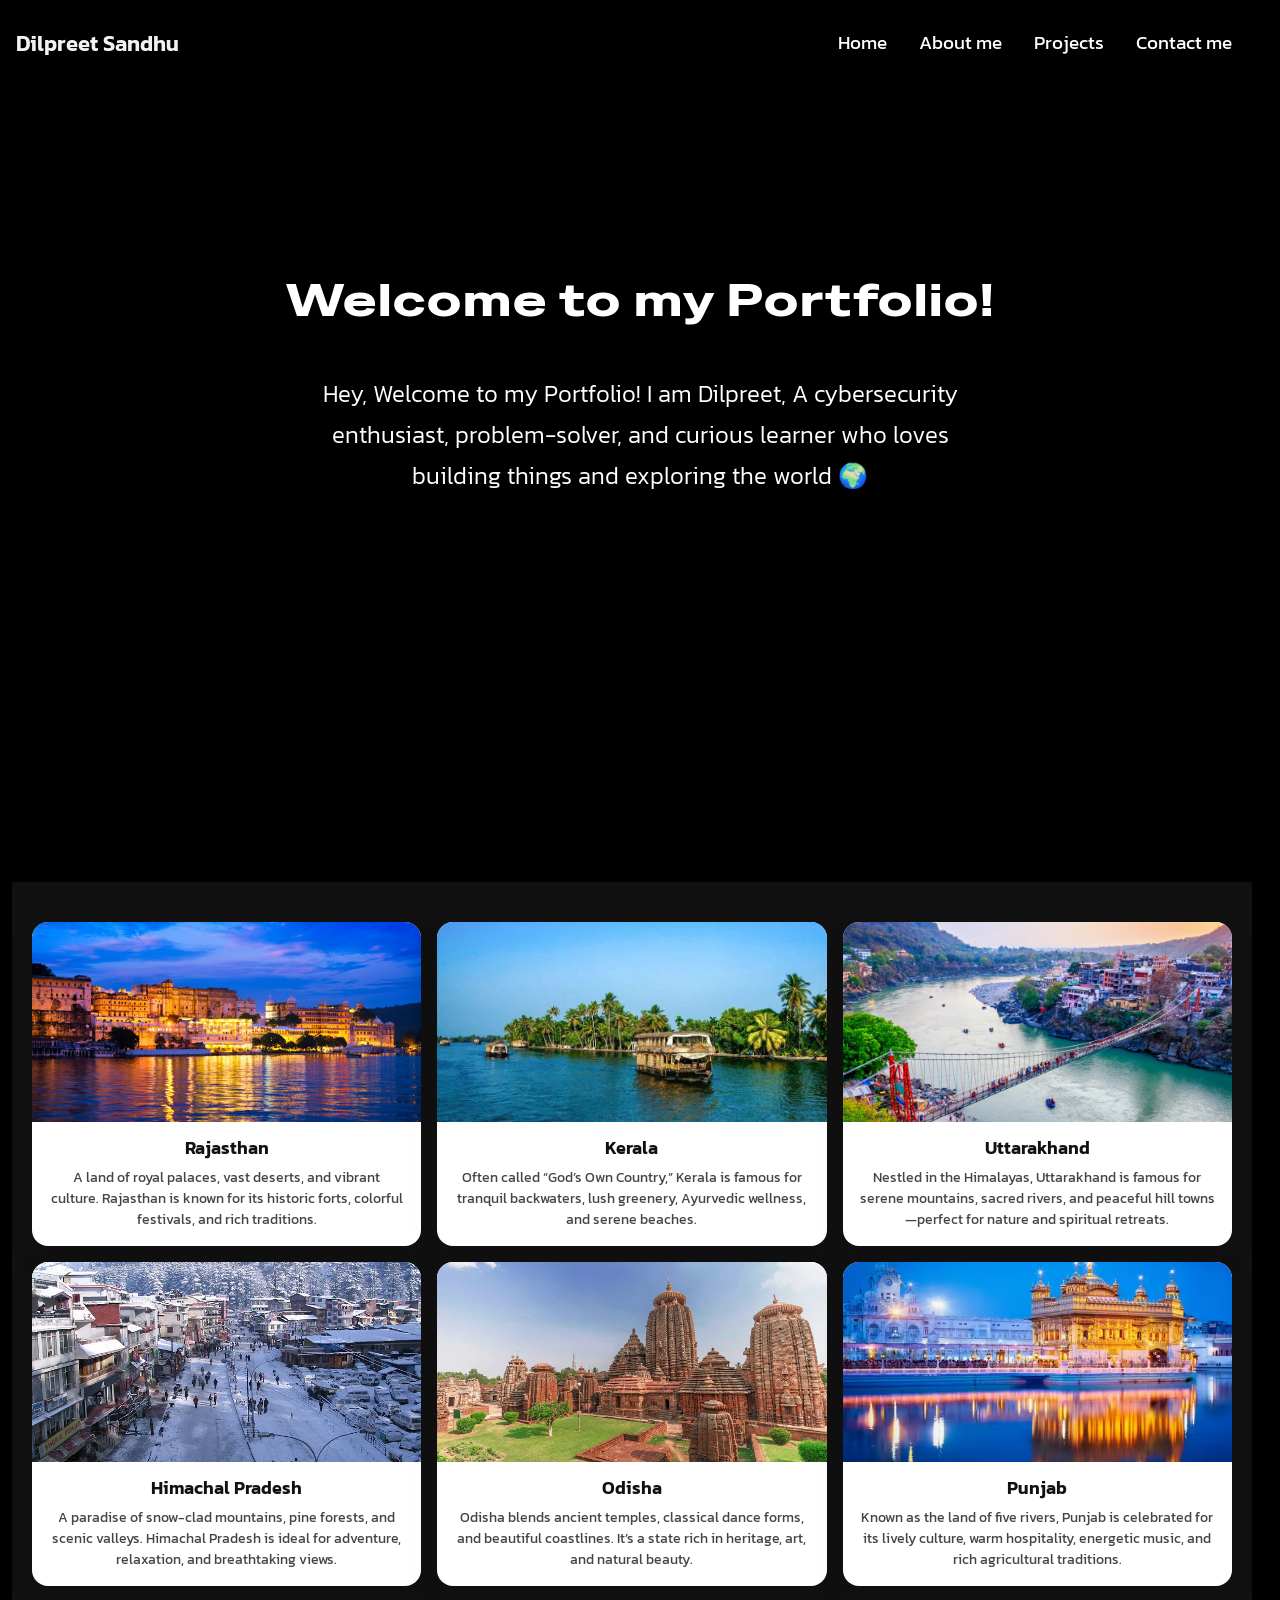
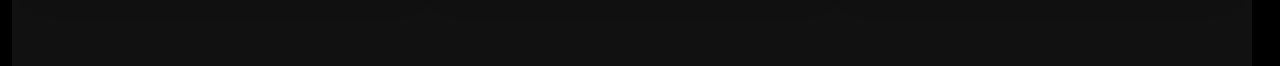
==== index.html @ 8dc450c9 "Initial commit" ====
<!DOCTYPE html>
<html lang="en">
<head>
    <meta charset="UTF-8">
    <meta name="viewport" content="width=device-width, initial-scale=1.0">

    <link rel="stylesheet" href="https://cdnjs.cloudflare.com/ajax/libs/font-awesome/6.7.2/css/all.min.css" integrity="sha512-Evv84Mr4kqVGRNSgIGL/F/aIDqQb7xQ2vcrdIwxfjThSH8CSR7PBEakCr51Ck+w+/U6swU2Im1vVX0SVk9ABhg==" crossorigin="anonymous" referrerpolicy="no-referrer" />

    <link rel="preconnect" href="https://fonts.googleapis.com">
    <link rel="preconnect" href="https://fonts.gstatic.com" crossorigin>
    <link href="https://fonts.googleapis.com/css2?family=Gravitas+One&family=Great+Vibes&family=Kanit:ital,wght@0,100;0,200;0,300;0,400;0,500;0,600;0,700;0,800;0,900;1,100;1,200;1,300;1,400;1,500;1,600;1,700;1,800;1,900&family=Lexend:wght@100..900&family=Special+Gothic+Expanded+One&display=swap" rel="stylesheet">
    <link href="style.css" rel="stylesheet">
    <link href="style2.css" rel="stylesheet">
    <link href="responsive.css" rel="stylesheet">
    <title>Travel Diary</title>
</head>


<body style="background: black">
    <nav class="navbar">
        <div class="container flex">
        <a href="index.html" class="site-brand">Dilpreet Sandhu</a>
        </div>
        <button type="button" id="navbar-show-btn" class="flex">
            <i class="fas fa-bars"></i>
        </button>
        <div id="navbar-collapse">
            <button type="button" id="navbar-close-btn" class="flex">
                <i class="fas fa-times"></i>
            </button>
            <ul class="navbar-nav">
                <li class="nav-item">
                    <a href="index.html" class="nav-link">Home</a>
                </li>
                <li class="nav-item">
                    <a href="aboutme.html" class="nav-link">About me</a>
                </li>
                <li class="nav-item">
                    <a href="gallery.html" class="nav-link">Projects</a>
                </li>
                <li class="nav-item">
                    <a href="contact.html" class="nav-link">Contact me</a>
                </li>
            </ul>
        </div>
    </nav>

    <header class="flex">
        <div class="container">
            <div id="Header-Title" style="text-align: center;">
                <h1 class="special-gothic-expanded-one-regular">Welcome to my Portfolio!</h1>
                <p class="kanit-thin">
                    Hey, Welcome to my Portfolio! I am Dilpreet, A cybersecurity enthusiast, problem-solver, and curious learner
                    who loves building things and exploring the world 🌍
                </p>
                <!-- <button class="special-gothic-expanded-one-regular">Popular Blogs</button> -->
            </div>
        </div>
    </header>

    <div class="Content Places">
        <h2 class="special-gothic-expanded-one-regular" style="text-align: center; color: black">Explore all the places I have been to!</h2>
        <div  style="text-align: center; font-family: 'Lucida Sans', 'Lucida Sans Regular', 'Lucida Grande', 'Lucida Sans Unicode', Geneva, Verdana, sans-serif">
            
        </div>
        <!-- <div class="kanit-regular" style="text-align: center;">
            <h3>My International Trips</h3>
        </div> -->

    </div>

    <div class="featured-wrapper">
        <div class="second-section">
          <div class="course-cards">
            <div>
                <img src="images/citypalace.jpg" class="course-img"/>
                <h3 class="course-heading">Rajasthan</h3>
                <p>A land of royal palaces, vast deserts, and vibrant culture. Rajasthan is known for its historic forts, colorful festivals, and rich traditions.</p>
                
            </div>

            <div>
                <img src="images/allepy.jpg" class="course-img"/>
                <h3 class="course-heading">Kerala</h3>
                <p>Often called “God’s Own Country,” Kerala is famous for tranquil backwaters, lush greenery, Ayurvedic wellness, and serene beaches.</p>
                
            </div>

            <div>
                <img src="images/rishi.jpg" class="course-img"/>
                <h3 class="course-heading">Uttarakhand</h3>
                <p>Nestled in the Himalayas, Uttarakhand is famous for serene mountains, sacred rivers, and peaceful hill towns—perfect for nature and spiritual retreats.</p>
                
            </div>

            <div>
                <img src="images/manali2.jpg" class="course-img"/>
                <h3 class="course-heading">Himachal Pradesh</h3>
                <p>A paradise of snow-clad mountains, pine forests, and scenic valleys. Himachal Pradesh is ideal for adventure, relaxation, and breathtaking views.</p>
                
            </div>

            <div>
                <img src="images/odisha.jpeg" class="course-img"/>
                <h3 class="course-heading">Odisha</h3>
                <p>Odisha blends ancient temples, classical dance forms, and beautiful coastlines. It’s a state rich in heritage, art, and natural beauty.
                </p>
                
            </div>

            <div>
                <img src="images/Punjab.avif" class="course-img"/>
                <h3 class="course-heading">Punjab</h3>
                <p>Known as the land of five rivers, Punjab is celebrated for its lively culture, warm hospitality, energetic music, and rich agricultural traditions.</p>
                
            </div>

        </div>
        </div>

       

    <footer>
        
      </footer>
    <script src="script.js"></script>
</body>
</html>
---- style.css ----
/*fonts*/
.special-gothic-expanded-one-regular {
    font-family: "Special Gothic Expanded One", sans-serif;
    font-weight: 400;
    font-style: normal;
  }

  .kanit-thin {
    font-family: "Kanit", sans-serif;
    font-weight: 100;
    font-style: normal;
  }
  
  .kanit-extralight {
    font-family: "Kanit", sans-serif;
    font-weight: 200;
    font-style: normal;
  }
  
  .kanit-light {
    font-family: "Kanit", sans-serif;
    font-weight: 300;
    font-style: normal;
  }
  
  .kanit-regular {
    font-family: "Kanit", sans-serif;
    font-weight: 400;
    font-style: normal;
  }
  
  .kanit-medium {
    font-family: "Kanit", sans-serif;
    font-weight: 500;
    font-style: normal;
  }
  
  .kanit-semibold {
    font-family: "Kanit", sans-serif;
    font-weight: 600;
    font-style: normal;
  }
  
  .kanit-bold {
    font-family: "Kanit", sans-serif;
    font-weight: 700;
    font-style: normal;
  }
  
  .kanit-extrabold {
    font-family: "Kanit", sans-serif;
    font-weight: 800;
    font-style: normal;
  }
  
  .kanit-black {
    font-family: "Kanit", sans-serif;
    font-weight: 900;
    font-style: normal;
  }
  
  .kanit-thin-italic {
    font-family: "Kanit", sans-serif;
    font-weight: 100;
    font-style: italic;
  }
  
  .kanit-extralight-italic {
    font-family: "Kanit", sans-serif;
    font-weight: 200;
    font-style: italic;
  }
  
  .kanit-light-italic {
    font-family: "Kanit", sans-serif;
    font-weight: 300;
    font-style: italic;
  }
  
  .kanit-regular-italic {
    font-family: "Kanit", sans-serif;
    font-weight: 400;
    font-style: italic;
  }
  
  .kanit-medium-italic {
    font-family: "Kanit", sans-serif;
    font-weight: 500;
    font-style: italic;
  }
  
  .kanit-semibold-italic {
    font-family: "Kanit", sans-serif;
    font-weight: 600;
    font-style: italic;
  }
  
  .kanit-bold-italic {
    font-family: "Kanit", sans-serif;
    font-weight: 700;
    font-style: italic;
  }
  
  .kanit-extrabold-italic {
    font-family: "Kanit", sans-serif;
    font-weight: 800;
    font-style: italic;
  }
  
  .kanit-black-italic {
    font-family: "Kanit", sans-serif;
    font-weight: 900;
    font-style: italic;
  }

  .gravitas-one-regular {
    font-family: "Gravitas One", serif;
    font-weight: 400;
    font-style: normal;
  }
  

  /*! normalize.css v8.0.1 | MIT License | github.com/necolas/normalize.css */

/* Document
   ========================================================================== */

/**
 * 1. Correct the line height in all browsers.
 * 2. Prevent adjustments of font size after orientation changes in iOS.
 */

html {
    line-height: 1.15; /* 1 */
    -webkit-text-size-adjust: 100%; /* 2 */
  }
  
  /* Sections
     ========================================================================== */
  
  /**
   * Remove the margin in all browsers.
   */
  
  body {
    margin: 0;
  }
  
  /**
   * Render the `main` element consistently in IE.
   */
  
  main {
    display: block;
  }
  
  /**
   * Correct the font size and margin on `h1` elements within `section` and
   * `article` contexts in Chrome, Firefox, and Safari.
   */
  
  h1 {
    font-size: 2em;
    margin: 0.67em 0;
  }
  
  /* Grouping content
     ========================================================================== */
  
  /**
   * 1. Add the correct box sizing in Firefox.
   * 2. Show the overflow in Edge and IE.
   */
  
  hr {
    box-sizing: content-box; /* 1 */
    height: 0; /* 1 */
    overflow: visible; /* 2 */
  }
  
  /**
   * 1. Correct the inheritance and scaling of font size in all browsers.
   * 2. Correct the odd `em` font sizing in all browsers.
   */
  
  pre {
    font-family: monospace, monospace; /* 1 */
    font-size: 1em; /* 2 */
  }
  
  /* Text-level semantics
     ========================================================================== */
  
  /**
   * Remove the gray background on active links in IE 10.
   */
  
  a {
    background-color: transparent;
  }
  
  /**
   * 1. Remove the bottom border in Chrome 57-
   * 2. Add the correct text decoration in Chrome, Edge, IE, Opera, and Safari.
   */
  
  abbr[title] {
    border-bottom: none; /* 1 */
    text-decoration: underline; /* 2 */
    text-decoration: underline dotted; /* 2 */
  }
  
  /**
   * Add the correct font weight in Chrome, Edge, and Safari.
   */
  
  b,
  strong {
    font-weight: bolder;
  }
  
  /**
   * 1. Correct the inheritance and scaling of font size in all browsers.
   * 2. Correct the odd `em` font sizing in all browsers.
   */
  
  code,
  kbd,
  samp {
    font-family: monospace, monospace; /* 1 */
    font-size: 1em; /* 2 */
  }
  
  /**
   * Add the correct font size in all browsers.
   */
  
  small {
    font-size: 80%;
  }
  
  /**
   * Prevent `sub` and `sup` elements from affecting the line height in
   * all browsers.
   */
  
  sub,
  sup {
    font-size: 75%;
    line-height: 0;
    position: relative;
    vertical-align: baseline;
  }
  
  sub {
    bottom: -0.25em;
  }
  
  sup {
    top: -0.5em;
  }
  
  /* Embedded content
     ========================================================================== */
  
  /**
   * Remove the border on images inside links in IE 10.
   */
  
  img {
    border-style: none;
  }
  
  /* Forms
     ========================================================================== */
  
  /**
   * 1. Change the font styles in all browsers.
   * 2. Remove the margin in Firefox and Safari.
   */
  
  button,
  input,
  optgroup,
  select,
  textarea {
    font-family: inherit; /* 1 */
    font-size: 100%; /* 1 */
    line-height: 1.15; /* 1 */
    margin: 0; /* 2 */
  }
  
  /**
   * Show the overflow in IE.
   * 1. Show the overflow in Edge.
   */
  
  button,
  input { /* 1 */
    overflow: visible;
  }
  
  /**
   * Remove the inheritance of text transform in Edge, Firefox, and IE.
   * 1. Remove the inheritance of text transform in Firefox.
   */
  
  button,
  select { /* 1 */
    text-transform: none;
  }
  
  /**
   * Correct the inability to style clickable types in iOS and Safari.
   */
  
  button,
  [type="button"],
  [type="reset"],
  [type="submit"] {
    -webkit-appearance: button;
  }
  
  /**
   * Remove the inner border and padding in Firefox.
   */
  
  button::-moz-focus-inner,
  [type="button"]::-moz-focus-inner,
  [type="reset"]::-moz-focus-inner,
  [type="submit"]::-moz-focus-inner {
    border-style: none;
    padding: 0;
  }
  
  /**
   * Restore the focus styles unset by the previous rule.
   */
  
  button:-moz-focusring,
  [type="button"]:-moz-focusring,
  [type="reset"]:-moz-focusring,
  [type="submit"]:-moz-focusring {
    outline: 1px dotted ButtonText;
  }
  
  /**
   * Correct the padding in Firefox.
   */
  
  fieldset {
    padding: 0.35em 0.75em 0.625em;
  }
  
  /**
   * 1. Correct the text wrapping in Edge and IE.
   * 2. Correct the color inheritance from `fieldset` elements in IE.
   * 3. Remove the padding so developers are not caught out when they zero out
   *    `fieldset` elements in all browsers.
   */
  
  legend {
    box-sizing: border-box; /* 1 */
    color: inherit; /* 2 */
    display: table; /* 1 */
    max-width: 100%; /* 1 */
    padding: 0; /* 3 */
    white-space: normal; /* 1 */
  }
  
  /**
   * Add the correct vertical alignment in Chrome, Firefox, and Opera.
   */
  
  progress {
    vertical-align: baseline;
  }
  
  /**
   * Remove the default vertical scrollbar in IE 10+.
   */
  
  textarea {
    overflow: auto;
  }
  
  /**
   * 1. Add the correct box sizing in IE 10.
   * 2. Remove the padding in IE 10.
   */
  
  [type="checkbox"],
  [type="radio"] {
    box-sizing: border-box; /* 1 */
    padding: 0; /* 2 */
  }
  
  /**
   * Correct the cursor style of increment and decrement buttons in Chrome.
   */
  
  [type="number"]::-webkit-inner-spin-button,
  [type="number"]::-webkit-outer-spin-button {
    height: auto;
  }
  
  /**
   * 1. Correct the odd appearance in Chrome and Safari.
   * 2. Correct the outline style in Safari.
   */
  
  [type="search"] {
    -webkit-appearance: textfield; /* 1 */
    outline-offset: -2px; /* 2 */
  }
  
  /**
   * Remove the inner padding in Chrome and Safari on macOS.
   */
  
  [type="search"]::-webkit-search-decoration {
    -webkit-appearance: none;
  }
  
  /**
   * 1. Correct the inability to style clickable types in iOS and Safari.
   * 2. Change font properties to `inherit` in Safari.
   */
  
  ::-webkit-file-upload-button {
    -webkit-appearance: button; /* 1 */
    font: inherit; /* 2 */
  }
  
  /* Interactive
     ========================================================================== */
  
  /*
   * Add the correct display in Edge, IE 10+, and Firefox.
   */
  
  details {
    display: block;
  }
  
  /*
   * Add the correct display in all browsers.
   */
  
  summary {
    display: list-item;
  }
  
  /* Misc
     ========================================================================== */
  
  /**
   * Add the correct display in IE 10+.
   */
  
  template {
    display: none;
  }
  
  /**
   * Add the correct display in IE 10.
   */
  
  [hidden] {
    display: none;
  }
---- style2.css ----
a {
    text-decoration: none;
    color: var(--dark);
  }

  ul {
    list-style-type: none;
    font-family: kanit;
  }

  button {
    font-size: 1rem;
    cursor:pointer;
  }

  .container{
    max-width: 1320px;
    padding: 0 1rem;
    margin: 0 auto;
    
  }

  .flex {
    display: flex;
  }

  :root{
    --green: darkcyan;
    --light-grey: #f7f7f7;
    --dark: #0e1010;
    --trans: all 0.4s ease-in-out;
  }

  .navbar{
    
      position: relative;   /* or remove position entirely */
      width: 100%;
      background-color: transparent !important;
      padding: 1rem 0;
      z-index: 999;
    
  }

  .navbar .container{
    justify-content: space-between;
    position: relative;
  }

  .site-brand{
    color: #fff;
    font-size: 1.4rem;
    font-family: "kanit";
    font-weight: 600;
    opacity:0.95;
    padding-top: 15px;
    
  }

  .site-brand span{
    font-weight: 300;
  }

  #navbar-show-btn{
    position: absolute;
    top: 1rem;
    right: 1rem;
    background: transparent;
    color: #fff;
    font-size: 2rem;
    opacity: 0.9;
    transition: var(--trans);
    border: none;
    z-index: 1000;
  }

  #navbar-show-btn:hover{
    opacity:1;
  }

  #navbar-collapse{
    background-color: var(--green);
    position: fixed;
    top:0;
    right:0;
    width:300px;
    height: 100%;
    padding:2rem;
    transform: translateX(100%);
    transition: var(--trans);
  }

  .navbar-collapse-rmw{
    transform: translateX(0)!important;
  }

  #navbar-close-btn{
    background: none;
    color: #fff;
    width: 35px;
    height: 35px;
    border-radius: 0.2rem;
    font-size: 2rem;
    transition: var(--trans);
    position: absolute;
    right: 1rem;
    top: 2rem;
    border: none;
  }

  #navbar-close-btn:hover{
    background-color: #fff;
    color: var(--green);
  }

  .navbar-nav{
    margin-top: 5rem;
  }

  .nav-item{
    margin: 1.6rem 0;
  }

  .nav-link{
    color: #fff;
    font-size: 1.2rem;
    transition: var(--trans);
  }

  .nav-link:hover{
    opacity: 0.8;
  }

  header{
    min-height: 70vh;
    padding-top: 7rem;
    background:
  linear-gradient(
    to bottom,
    rgba(0, 0, 0, 0.65),
    rgba(0, 0, 0, 0.45)
  ),
  url("https://images.unsplash.com/photo-1592609931095-54a2168ae893?q=80&w=2070&auto=format&fit=crop&ixlib=rb-4.1.0&ixid=M3wxMjA3fDB8MHxwaG90by1wYWdlfHx8fGVufDB8fHx8fA%3D%3D")
  center / cover no-repeat;
    flex-direction: column;
    color: #fff;
    text-align: center;
  }

  #Header-Title h1{
    font-size: 2.8rem;
    letter-spacing: 2px;
    animation: bounce-in-top 1.1s both;
    padding-top: 60px;
  }

  #Header-Title p{
    margin: 3rem auto;
    max-width: 700px;
    font-weight: 300;
    font-size: 1.5rem;
    line-height: 1.7;
    
  }
/*
  #Header-Title button{
    margin: 3rem auto;
    max-width: 700px;
    font-weight: 300;
    font-size: 2rem;
    /* font-family: "kanit"; */
    /*
    color: var(--green);
    border-radius: 2em;
    padding: 10px 10px;
    background-color: rgba(67, 64, 64, 0.753);
    border-color: rgba(67, 64, 64, 0.753);
  }

  #Header-Title button:hover{
    opacity: 0.7;
    color: white;
  }
*/
  @keyframes bounce-in-top{
    0%{
      transform: translateY(-500px);
      animation-timing-function: ease-in;
      opacity:0;
    }
    38%{
      transform: translateY(0);
      animation-timing-function: ease-out;
      opacity:1;
    }
    55%{
      transform: translateY(-65px);
      animation-timing-function: ease-in;

    }
    72%{
      transform: translateY(0);
      animation-timing-function: ease-out;

    }
    81%{
      transform: translateY(-28px);
      animation-timing-function: ease-in;

    }
    90%{
      transform: translateY(0);
      animation-timing-function: ease-out;

    }
    95%{
      transform: translateY(-8px);
      animation-timing-function: ease-in;

    }
    100%{
      transform: translateY(0);
      animation-timing-function: ease-out;

    }
  }

  .navbar-cng{
    background-color: #fff;
    box-shadow: 0px 4px 5px 0px rgba(48,48,48,0.2);
    transition: var(--trans);
  }

  .navbar-cng .site-brand{
    color: var(--dark);
  }

  .navbar-cng .site-brand span{
    color: var(--green);
  }

  .navbar-cng #navbar-show-btn{
    color: var(--green);
  }

  .resize-animation-stopper *{
    animation: none!important;
    transition: none!important;
  }

  .py-4{
    padding: 4rem 0;
  }

  img{
    width:100%;
    display:block;

  }

  .title-wrap{
    text-align: center;
    padding: 1.4rem 0;
    margin-bottom: 2rem;
    letter-spacing: 2px;
    text-transform: uppercase;
  }

  .contentpics{
    box-shadow: 0px 0px 18px -4px rgba(109,109,109,0.64);
    border-color: black;
    border-radius: 10px;
    border: 10px;
  }

  .featured-item{
    position: relative;
    width: 100%;
    overflow: hidden;
    transition: var(--trans);
    flex: 1 1 45%;
    max-width: 70%;
   
  }

   .featured-item::after{
    content: "";
    position: absolute;
    width: 100%;
    height: 100%;
    z-index: 1;
    background: linear-gradient(to bottom, transparent 0%, transparent 18%, rgba(0, 0, 0, 0.8), rgba(0, 0, 0, 0.8) 100%);

 
   }

  .featured-item-content{
    /* position: absolute; */
    bottom: 0;
    left: 0;
    z-index: 2;
    color: #fff;
    background-color: black;
    width: 100%;
    padding: 1rem;
    opacity: 0;
    transform: translateY(100%);
    transition: var(--trans);
    pointer-events: none;
    border-color: black;
    box-shadow: 1rem;
    
  }

  .featured-item-content span{
    font-size: 1.2rem;
    display: block;
    margin-bottom: 1.2rem;
    text-transform: capitalize;
  }

  .featured-item-content .text{
    color: #fff;
    transition: var(--trans);
  }

  .featured-item:hover .featured-item-content{
    opacity:1;
    transform: translateY(-90%);
    pointer-events: auto;
  }

  .featured-wrapper{
    display: flex;
    gap: 1rem;
    flex-wrap: wrap;
    justify-content: center;
  }

  .second-section{
    background-color: #111;
  padding: 40px 20px 80px;   /* 👈 reduce side padding */
  max-width: 1200px;         /* 👈 contain content */
  margin: 0 auto; 
  }

  .course-cards {
    display: grid;
  grid-template-columns: repeat(3, minmax(0, 1fr));
  gap: 16px;
  text-align: center;
  font-family: kanit;
  }

  .course-cards > div {
    width: 100%;          /* 👈 never fixed width */
    max-width: 100%; 
    background-color: #fff;
    border-radius: 16px;
    overflow: hidden;
    box-shadow: 0 10px 30px rgba(0, 0, 0, 0.08);
    transition: transform 0.25s ease, box-shadow 0.25s ease;
  }
  
  .course-cards > div:hover {
    transform: translateY(-6px);
    box-shadow: 0 18px 40px rgba(0, 0, 0, 0.15);
  }

  .course-img {
    width: 100%;
    height: 200px;
    object-fit: cover;
  }

  .course-heading {
    font-size: 18px;
    font-weight: 600;
    margin: 16px 16px 8px;
    color: #111;
  }
  
  .course-cards p {
    font-size: 14px;
    color: #444;
    line-height: 1.5;
    margin: 0 16px 16px;
  }
---- responsive.css ----
@media screen and (max-width: 460px){
  .featured-item-content{
    transform: translateY(68%);
  }
}

@media screen and (min-width: 768px){
  .header-title p{
    font-size: 1.4rem;
  }
  .featured-row{
    display: grid;
    grid-template-columns: repeat(2,1fr);
    gap:2rem;
  }
}

/* Large screens (≥992px) */
@media screen and (min-width: 992px) {
    .header-title h1 {
      font-size: 4rem;
    }
  
    #navbar-show-btn {
      display: none;
    }
  
    #navbar-collapse {
      display: flex !important;
      background-color: transparent;
      transform: translateX(0);
      height: auto;
      padding: 0;
      position: absolute;
      top: 1rem;
      right: 2rem;
      width: auto;
      z-index: 1000;
      align-items: flex-start;
      gap: 2rem;
    }
  
    #navbar-close-btn {
      display: none;
    }
  
    .navbar-nav {
      display: flex;
      flex-direction: row;
      justify-content: flex-end;
      align-items: flex-start;
      margin: 1rem;
      gap: 2rem;
    }
  
    .nav-item {
      margin: 0;
    }
  
    .navbar-cng .navbar-nav .nav-link {
      color: var(--dark);
    }
  
    .navbar-container {
      position: relative;
      max-width: 1200px;
      margin: 0 auto;
      padding: 8rem 8rem;
    }
  
    .navbar-brand {
      font-size: 1.5rem;
      font-weight: bold;
    }
  }
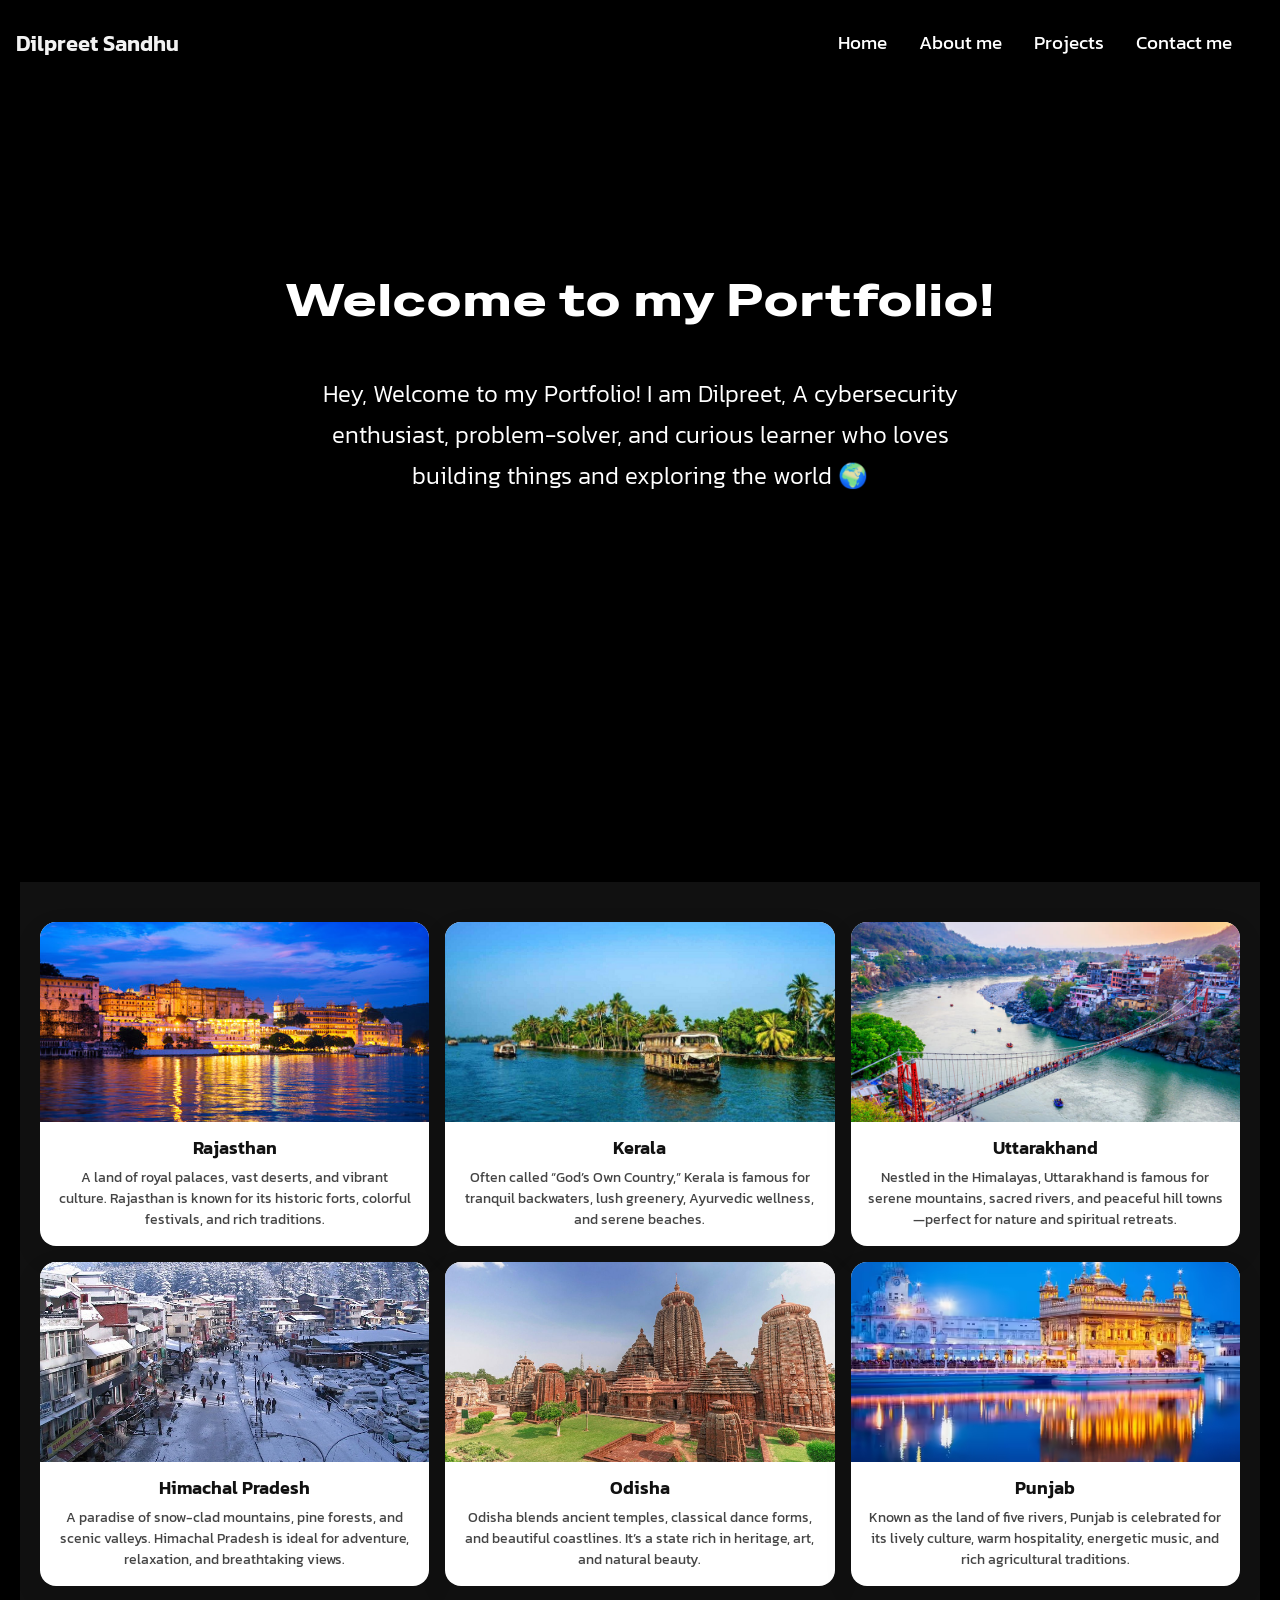
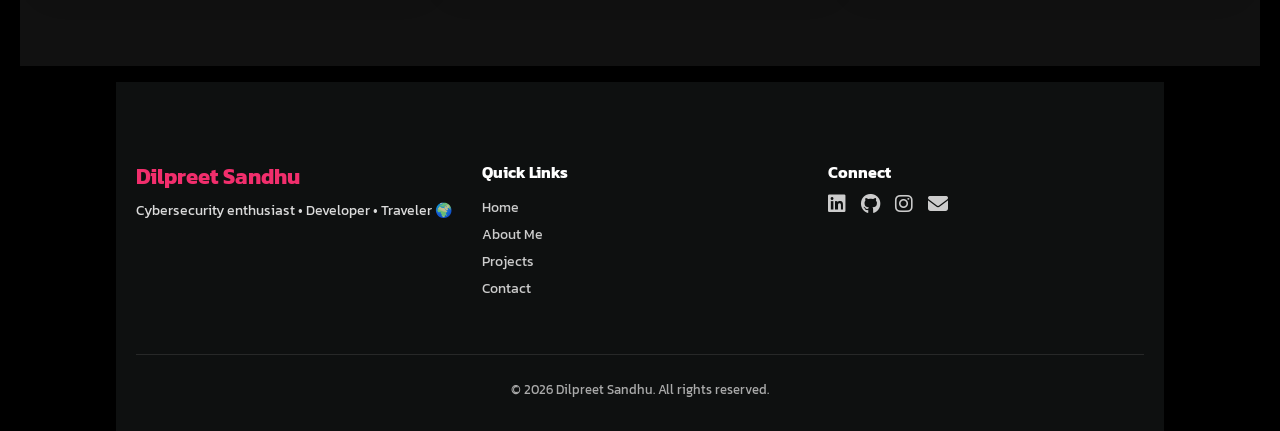
==== commit e37c845c: "Add footer section to website" ====
--- a/index.html
+++ b/index.html
@@ -120,9 +120,43 @@
 
        
 
-    <footer>
-        
-      </footer>
+        <footer class="footer">
+            <div class="footer-container">
+          
+              <!-- Left -->
+              <div class="footer-brand">
+                <h3>Dilpreet Sandhu</h3>
+                <p>Cybersecurity enthusiast • Developer • Traveler 🌍</p>
+              </div>
+          
+              <!-- Center -->
+              <div class="footer-links">
+                <h4>Quick Links</h4>
+                <ul>
+                  <li><a href="index.html">Home</a></li>
+                  <li><a href="aboutme.html">About Me</a></li>
+                  <li><a href="gallery.html">Projects</a></li>
+                  <li><a href="contact.html">Contact</a></li>
+                </ul>
+              </div>
+          
+              <!-- Right -->
+              <div class="footer-social">
+                <h4>Connect</h4>
+                <div class="social-icons">
+                  <a href="https://www.linkedin.com/in/dilpreet-sandhu-54a666260" aria-label="LinkedIn"><i class="fab fa-linkedin"></i></a>
+                  <a href="https://github.com/Dilpreetksandhu" aria-label="GitHub"><i class="fab fa-github"></i></a>
+                  <a href="https://www.instagram.com/dilpreet_s6?igsh=dnJqbTY3d2Vzbnhx&utm_source=qr" aria-label="Instagram"><i class="fab fa-instagram"></i></a>
+                  <a href="mailto:dilpreetsandhu2103@gmail.com" aria-label="Email"><i class="fas fa-envelope"></i></a>
+                </div>
+              </div>
+          
+            </div>
+          
+            <div class="footer-bottom">
+              <p>© 2026 Dilpreet Sandhu. All rights reserved.</p>
+            </div>
+          </footer>
     <script src="script.js"></script>
 </body>
 </html>
--- a/style2.css
+++ b/style2.css
@@ -386,4 +386,92 @@
     margin: 0 16px 16px;
   }
 
+  .footer {
+    background-color: #0e1010;
+    color: #fff;
+    padding: 60px 20px 20px;
+    font-family: Kanit, sans-serif;
+  }
+  
+  .footer-container {
+    max-width: 1200px;
+    margin: auto;
+    display: grid;
+    grid-template-columns: repeat(3, 1fr);
+    gap: 30px;
+  }
+  
+  .footer-brand h3 {
+    font-size: 22px;
+    margin-bottom: 10px;
+    color: #f12e6c;
+  }
+  
+  .footer-brand p {
+    font-size: 14px;
+    opacity: 0.85;
+  }
+  
+  .footer-links h4,
+  .footer-social h4 {
+    font-size: 16px;
+    margin-bottom: 12px;
+  }
+  
+  .footer-links ul {
+    list-style: none;
+    padding: 0;
+  }
+  
+  .footer-links li {
+    margin-bottom: 8px;
+  }
+  
+  .footer-links a {
+    color: #ccc;
+    font-size: 14px;
+    transition: color 0.3s;
+  }
+  
+  .footer-links a:hover {
+    color: #f12e6c;
+  }
+  
+  .social-icons {
+    display: flex;
+    gap: 15px;
+  }
+  
+  .social-icons a {
+    color: #ccc;
+    font-size: 20px;
+    transition: color 0.3s, transform 0.3s;
+  }
+  
+  .social-icons a:hover {
+    color: #f12e6c;
+    transform: translateY(-3px);
+  }
+  
+  .footer-bottom {
+    text-align: center;
+    margin-top: 40px;
+    padding-top: 15px;
+    border-top: 1px solid rgba(255,255,255,0.1);
+    font-size: 13px;
+    color: #aaa;
+  }
+  
+  /* Responsive */
+  @media (max-width: 768px) {
+    .footer-container {
+      grid-template-columns: 1fr;
+      text-align: center;
+    }
+  
+    .social-icons {
+      justify-content: center;
+    }
+  }
+
   
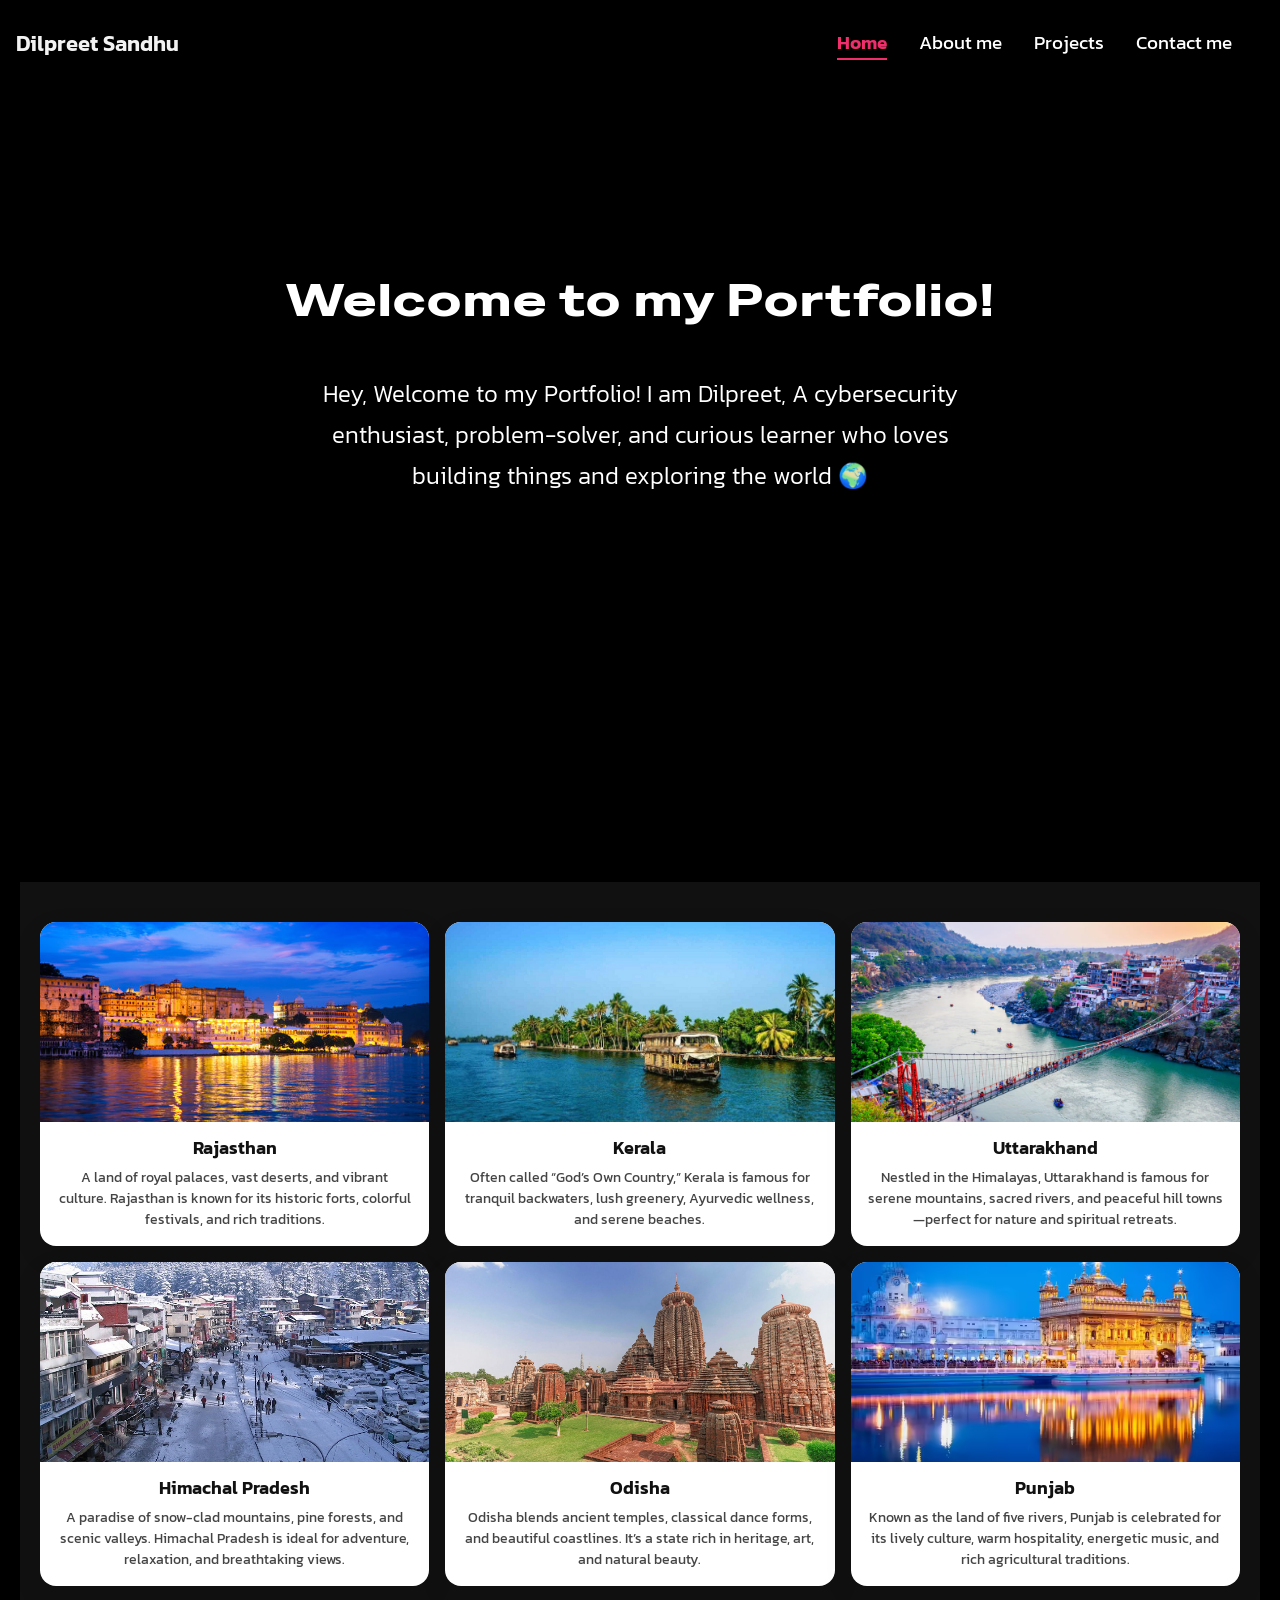
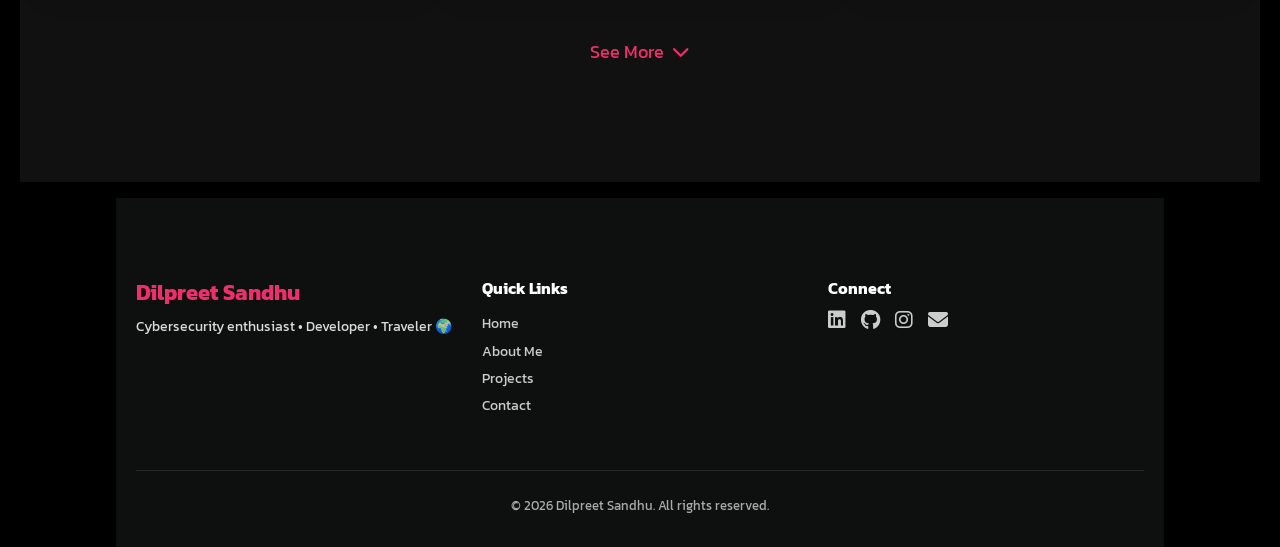
==== commit 8c02a3f9: "updated contact form" ====
--- a/index.html
+++ b/index.html
@@ -21,9 +21,7 @@
         <div class="container flex">
         <a href="index.html" class="site-brand">Dilpreet Sandhu</a>
         </div>
-        <button type="button" id="navbar-show-btn" class="flex">
-            <i class="fas fa-bars"></i>
-        </button>
+        
         <div id="navbar-collapse">
             <button type="button" id="navbar-close-btn" class="flex">
                 <i class="fas fa-times"></i>
@@ -59,7 +57,7 @@
     </header>
 
     <div class="Content Places">
-        <h2 class="special-gothic-expanded-one-regular" style="text-align: center; color: black">Explore all the places I have been to!</h2>
+        <h2 class="special-gothic-expanded-one-regular" style="text-align: center; color: rgb(0, 0, 0)">Explore all the places I have been to!</h2>
         <div  style="text-align: center; font-family: 'Lucida Sans', 'Lucida Sans Regular', 'Lucida Grande', 'Lucida Sans Unicode', Geneva, Verdana, sans-serif">
             
         </div>
@@ -113,6 +111,60 @@
                 <h3 class="course-heading">Punjab</h3>
                 <p>Known as the land of five rivers, Punjab is celebrated for its lively culture, warm hospitality, energetic music, and rich agricultural traditions.</p>
                 
+            </div>
+
+            <!-- Pull-down trigger -->
+<div class="know-more-toggle">
+    <span>See More</span>
+    <i class="fas fa-chevron-down"></i>
+  </div>
+  
+  <!-- Hidden cards -->
+  <div class="extra-cards">
+    <!-- MOVE all remaining cards INSIDE here -->
+
+            <div>
+                <img src="images/gujurat.jpeg" class="course-img"/>
+                <h3 class="course-heading">Gujarat</h3>
+                <p>Known for its diverse landscapes and rich legacy, Gujarat is celebrated for its historic architecture, lively festivals, flavorful cuisine, and welcoming spirit.</p>
+                
+            </div>
+
+            <div>
+                <img src="images/maharashtra.jpg" class="course-img"/>
+                <h3 class="course-heading">Maharashtra</h3>
+                <p>Known for its varied landscapes and iconic landmarks, Maharashtra is celebrated for its historic forts, bustling cities, scenic hill stations, and warm hospitality.</p>
+                
+            </div>
+
+            <div>
+                <img src="images/delhi.webp" class="course-img"/>
+                <h3 class="course-heading">Delhi</h3>
+                <p>Known for its grand monuments and bustling neighborhoods, Delhi is celebrated for its history, culture, diverse cuisine, and vibrant city life.</p>
+                
+            </div>
+
+            <div>
+                <img src="images/goa.jpg" class="course-img"/>
+                <h3 class="course-heading">Goa</h3>
+                <p>Known for its sun-kissed beaches and lively atmosphere, Goa is celebrated for its vibrant nightlife, Portuguese-influenced architecture, rich culture, and diverse cuisine.</p>
+                
+            </div>
+
+            <div>
+                <img src="images/daman.jpg" class="course-img"/>
+                <h3 class="course-heading">Daman and Diu</h3>
+                <p>Known for its serene coastline and colonial charm, Daman and Diu is celebrated for its quiet beaches, historic forts, Portuguese heritage, and laid-back coastal vibe.</p>
+                
+            </div>
+
+            <div>
+                <img src="images/assam.jpg" class="course-img"/>
+                <h3 class="course-heading">Assam</h3>
+                <p>Known for its lush landscapes and rich biodiversity, Assam is celebrated for its tea gardens, mighty rivers, unique wildlife, and vibrant cultural traditions.</p>
+                
+            </div>
+
             </div>
 
         </div>
--- a/style2.css
+++ b/style2.css
@@ -351,7 +351,7 @@
   font-family: kanit;
   }
 
-  .course-cards > div {
+  .course-cards > div, .extra-cards > div {
     width: 100%;          /* 👈 never fixed width */
     max-width: 100%; 
     background-color: #fff;
@@ -359,9 +359,10 @@
     overflow: hidden;
     box-shadow: 0 10px 30px rgba(0, 0, 0, 0.08);
     transition: transform 0.25s ease, box-shadow 0.25s ease;
-  }
-  
-  .course-cards > div:hover {
+    
+  }
+  
+  .course-cards > div:hover, .extra-cards >div:hover {
     transform: translateY(-6px);
     box-shadow: 0 18px 40px rgba(0, 0, 0, 0.15);
   }
@@ -379,7 +380,7 @@
     color: #111;
   }
   
-  .course-cards p {
+  .course-cards p, .extra-cards p {
     font-size: 14px;
     color: #444;
     line-height: 1.5;
@@ -474,4 +475,119 @@
     }
   }
 
-  +  :root {
+    --bg-color: #ffffff;
+    --text-color: #111111;
+    --card-bg: #f5f5f5;
+  }
+  
+  /* Dark mode */
+  /* DARK MODE (default) */
+
+  /* Hide cards by default (JS will control this) */
+/* Pull-down header */
+/* FORCE hide extra cards initially */
+.extra-cards {
+  display: none;
+}
+
+/* When expanded */
+.extra-cards.show {
+  display: grid; /* match your card layout */
+  gap: 2rem;
+}
+
+/* Pull-down bar styling */
+.know-more-toggle {
+  margin: 2rem auto;
+  display: flex;
+  justify-content: center;
+  align-items: center;
+  gap: 0.5rem;
+  cursor: pointer;
+  font-size: 1.1rem;
+  color: #f12e6c;
+  user-select: none;
+  grid-column: 1 / -1;   /* spans full row */
+  justify-self: center;
+
+  background: transparent !important;
+  box-shadow: none !important;
+  border-radius: 0 !important;
+  padding: 0.5rem 0;
+}
+
+.know-more-toggle i {
+  transition: transform 0.3s ease;
+}
+
+.know-more-toggle.rotate i {
+  transform: rotate(180deg);
+}
+
+/* Make extra cards look identical */
+/* Extra cards container */
+.extra-cards {
+  grid-column: 1 / -1;  /* span full width */
+  display: none;
+  grid-template-columns: repeat(3, minmax(0, 1fr));
+  gap: 12px;
+  text-align: center;
+  font-family: kanit;
+  padding: 40px 20px 80px;   /* 👈 reduce side padding */
+  max-width: 1200px;         /* 👈 contain content */
+  margin: 0 auto; 
+  background: transparent !important;
+  box-shadow: none !important;
+  border-radius: 0 !important;
+  padding: 0.5rem 0;
+}
+
+.extra-cards.show {
+  display: grid;
+}
+
+.nav-link.active {
+  color: #f12e6c !important;
+  font-weight: 600;
+}
+
+.nav-link.active::after {
+  content: "";
+  display: block;
+  height: 2px;
+  background: #f12e6c;
+  margin-top: 4px;
+}
+
+.navbar {
+  position: sticky;
+  top: 0;
+  z-index: 1000;
+  background: rgba(0, 0, 0, 0.85);
+  backdrop-filter: blur(8px);
+  transition: box-shadow 0.3s ease;
+}
+
+.navbar.scrolled {
+  box-shadow: 0 4px 20px rgba(0,0,0,0.4);
+}
+
+/* ===== DESKTOP NAVBAR RESET ===== */
+.navbar-nav {
+  display: flex;
+  gap: 2rem;
+  list-style: none;
+  align-items: center;
+}
+
+#navbar-collapse {
+  display: flex;
+  justify-content: flex-end;
+  align-items: center;
+}
+
+/* Hide close button on desktop */
+#navbar-close-btn {
+  display: none;
+}
